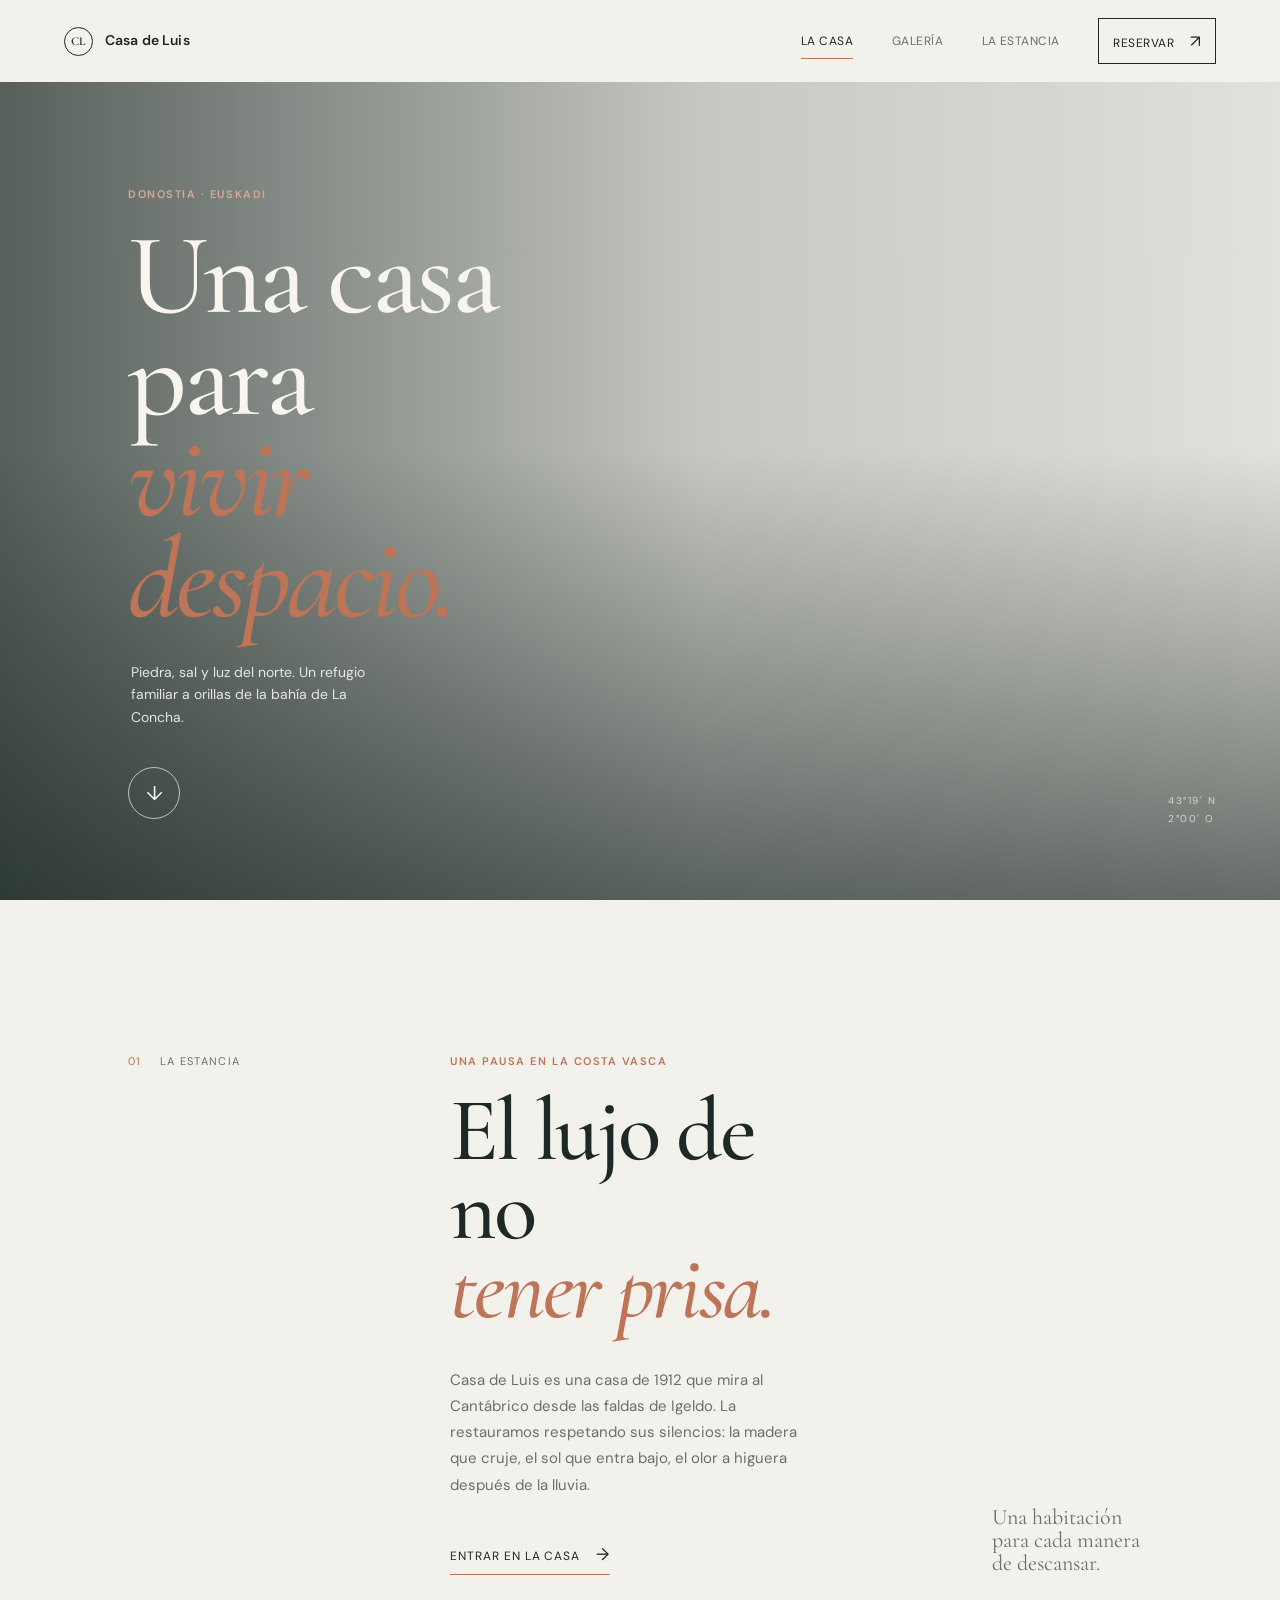
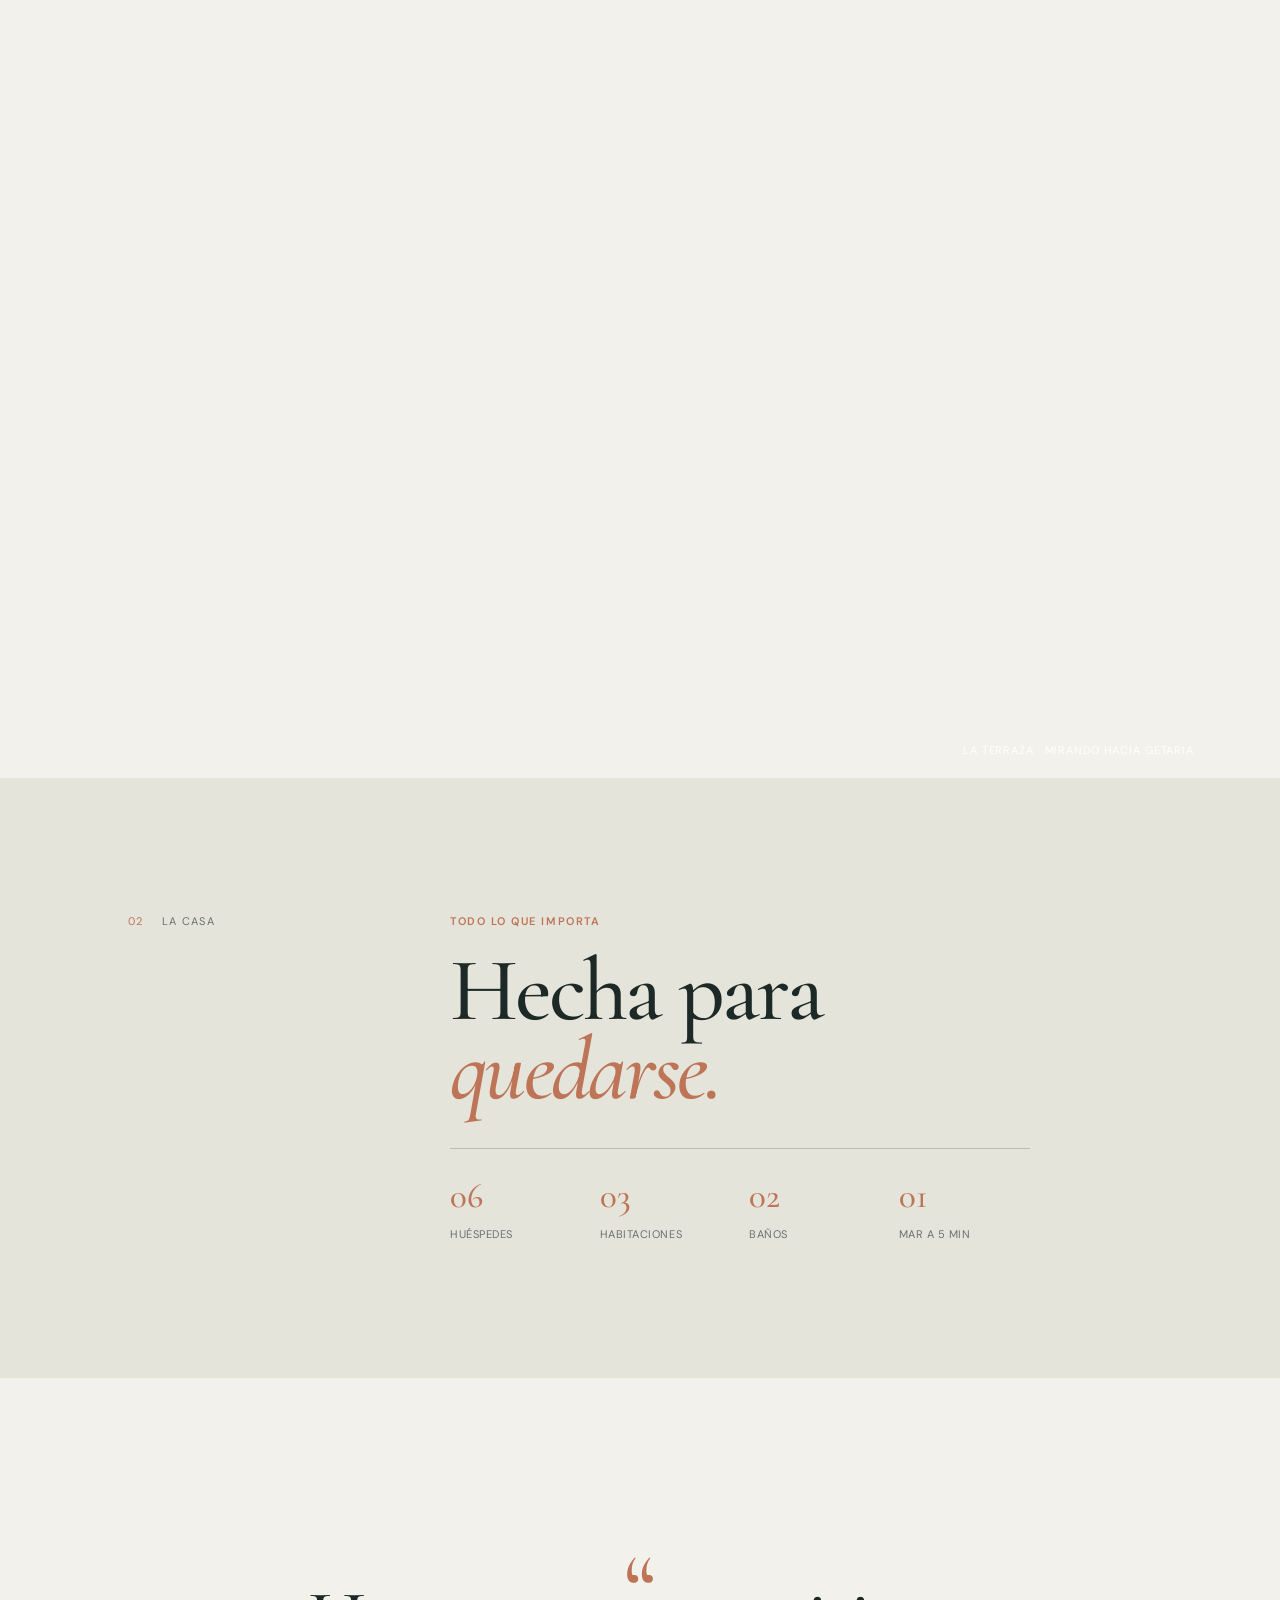
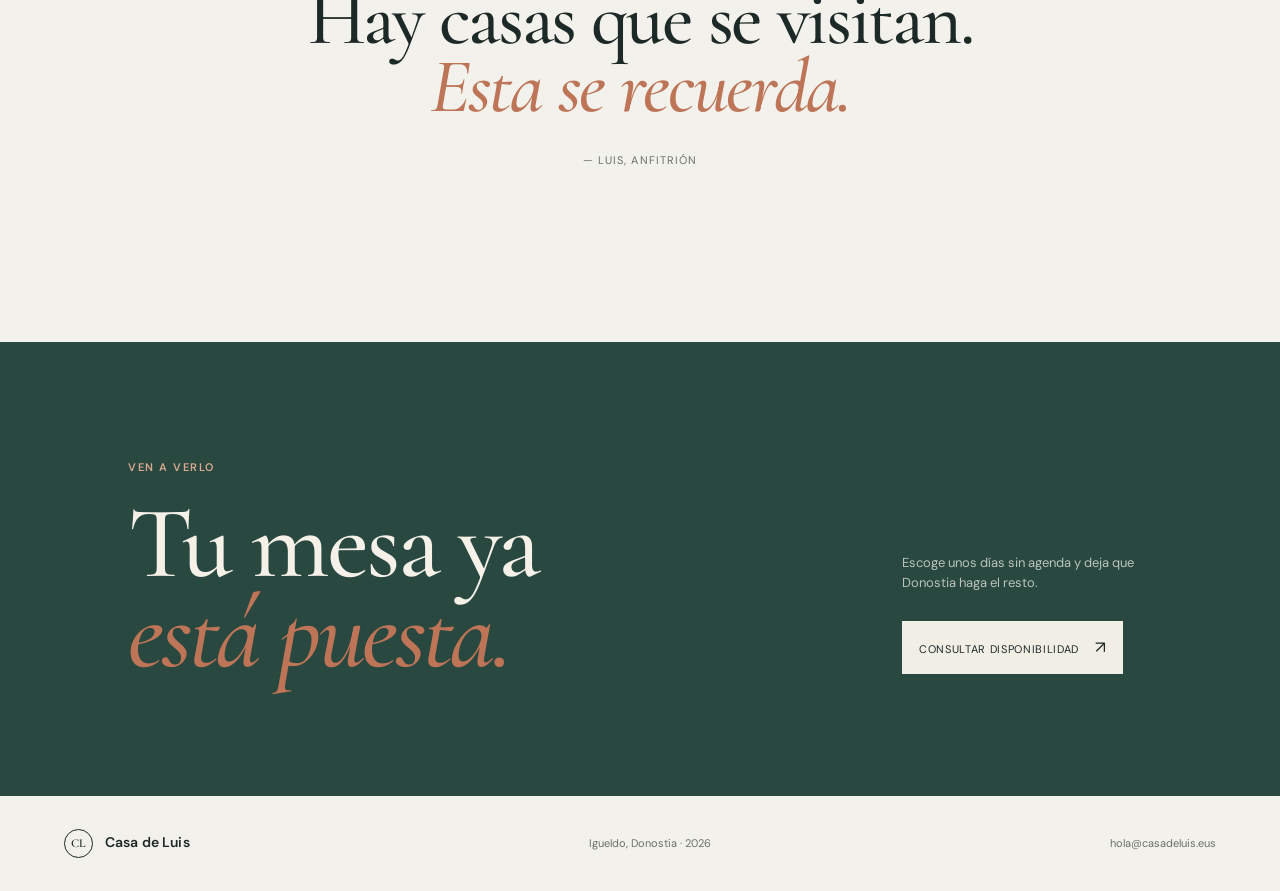
==== index.html @ cf302f88 "idea inicial" ====
<!DOCTYPE html>
<html lang="es">
<head>
  <meta charset="UTF-8">
  <meta name="viewport" content="width=device-width, initial-scale=1.0">
  <meta name="description" content="Casa de Luis, una casa para vivir Donostia despacio.">
  <title>Casa de Luis | Donostia</title>
  <link rel="preconnect" href="https://fonts.googleapis.com">
  <link rel="preconnect" href="https://fonts.gstatic.com" crossorigin>
  <link href="https://fonts.googleapis.com/css2?family=Cormorant+Garamond:wght@400;500;600;700&family=DM+Sans:wght@400;500;600&display=swap" rel="stylesheet">
  <link rel="stylesheet" href="styles.css">
  <script src="script.js" defer></script>
</head>
<body>
  <header class="site-header">
    <a class="brand" href="index.html" aria-label="Casa de Luis, inicio">
      <span class="brand-mark">CL</span>
      <span>Casa de Luis</span>
    </a>
    <button class="menu-toggle" type="button" aria-expanded="false" aria-controls="site-nav">Menú <span>+</span></button>
    <nav class="site-nav" id="site-nav" aria-label="Navegación principal">
      <a class="active" href="index.html">La casa</a>
      <a href="galeria.html">Galería</a>
      <a href="#estancia">La estancia</a>
      <a class="nav-book" href="#reservar">Reservar <span>↗</span></a>
    </nav>
  </header>

  <main>
    <section class="hero">
      <div class="hero-image" role="img" aria-label="Fachada de una casa costera junto al mar"></div>
      <div class="hero-overlay"></div>
      <div class="hero-content">
        <p class="eyebrow light">Donostia · Euskadi</p>
        <h1>Una casa para<br><em>vivir despacio.</em></h1>
        <p class="hero-intro">Piedra, sal y luz del norte. Un refugio familiar a orillas de la bahía de La Concha.</p>
        <a class="circle-link" href="#estancia" aria-label="Descubrir Casa de Luis"><span>↓</span></a>
      </div>
      <div class="hero-side-note">43°19' N<br>2°00' O</div>
    </section>

    <section class="intro section-grid" id="estancia">
      <div class="intro-label"><span class="section-number">01</span><span>La estancia</span></div>
      <div class="intro-copy">
        <p class="eyebrow">Una pausa en la costa vasca</p>
        <h2>El lujo de no<br><em>tener prisa.</em></h2>
        <p>Casa de Luis es una casa de 1912 que mira al Cantábrico desde las faldas de Igeldo. La restauramos respetando sus silencios: la madera que cruje, el sol que entra bajo, el olor a higuera después de la lluvia.</p>
        <a class="text-link" href="galeria.html">Entrar en la casa <span>→</span></a>
      </div>
      <div class="intro-detail">Una habitación para cada manera de descansar.</div>
    </section>

    <section class="feature-photo">
      <div class="feature-photo-image"></div>
      <div class="photo-caption">La terraza · Mirando hacia Getaria</div>
    </section>

    <section class="details section-grid">
      <div class="intro-label"><span class="section-number">02</span><span>La casa</span></div>
      <div class="details-content">
        <p class="eyebrow">Todo lo que importa</p>
        <h2>Hecha para<br><em>quedarse.</em></h2>
        <div class="amenities">
          <div><strong>06</strong><span>Huéspedes</span></div>
          <div><strong>03</strong><span>Habitaciones</span></div>
          <div><strong>02</strong><span>Baños</span></div>
          <div><strong>01</strong><span>Mar a 5 min</span></div>
        </div>
      </div>
    </section>

    <section class="quote-section">
      <div class="quote-mark">“</div>
      <blockquote>Hay casas que se visitan.<br><em>Esta se recuerda.</em></blockquote>
      <p>— Luis, anfitrión</p>
    </section>

    <section class="booking" id="reservar">
      <div>
        <p class="eyebrow light">Ven a verlo</p>
        <h2>Tu mesa ya<br><em>está puesta.</em></h2>
      </div>
      <div class="booking-action">
        <p>Escoge unos días sin agenda y deja que Donostia haga el resto.</p>
        <a class="button button-light" href="mailto:hola@casadeluis.eus">Consultar disponibilidad <span>↗</span></a>
      </div>
    </section>
  </main>

  <footer class="site-footer">
    <a class="brand" href="index.html"><span class="brand-mark">CL</span><span>Casa de Luis</span></a>
    <p>Igueldo, Donostia · 2026</p>
    <a href="mailto:hola@casadeluis.eus">hola@casadeluis.eus</a>
  </footer>
</body>
</html>
---- styles.css ----
:root { --ink: #1d2926; --muted: #68716c; --paper: #f3f1eb; --line: #d4d4c9; --pine: #294840; --clay: #bd7457; --serif: "Cormorant Garamond", Georgia, serif; --sans: "DM Sans", sans-serif; }
* { box-sizing: border-box; }
html { scroll-behavior: smooth; }
body { margin: 0; color: var(--ink); background: var(--paper); font-family: var(--sans); font-size: 15px; line-height: 1.55; }
a { color: inherit; text-decoration: none; }
img { display: block; width: 100%; height: 100%; object-fit: cover; }
.site-header { height: 82px; display: flex; align-items: center; justify-content: space-between; padding: 0 5vw; background: var(--paper); position: relative; z-index: 5; }
.brand { display: flex; align-items: center; gap: 12px; font-size: 14px; font-weight: 600; letter-spacing: .01em; }
.brand-mark { display: grid; place-items: center; width: 29px; height: 29px; border: 1px solid currentColor; border-radius: 50%; font-family: var(--serif); font-size: 12px; }
.site-nav { display: flex; align-items: center; gap: clamp(20px, 3vw, 48px); font-size: 12px; letter-spacing: .04em; text-transform: uppercase; }
.site-nav a { position: relative; color: var(--muted); transition: color .2s ease; }
.site-nav a:hover, .site-nav a.active { color: var(--ink); }
.site-nav a.active::after { content: ""; position: absolute; left: 0; right: 0; bottom: -9px; height: 1px; background: var(--clay); }
.nav-book { border: 1px solid var(--ink); padding: 9px 14px; color: var(--ink) !important; }
.nav-book span, .text-link span, .button span { margin-left: 12px; font-size: 17px; }
.menu-toggle { display: none; border: 0; background: none; color: var(--ink); font: inherit; font-size: 12px; text-transform: uppercase; letter-spacing: .08em; }
.hero { min-height: calc(100vh - 82px); position: relative; color: #f8f5ef; display: flex; align-items: flex-end; overflow: hidden; }
.hero-image { position: absolute; inset: 0; background: url("https://images.unsplash.com/photo-1600607687920-4e2a09cf159d?auto=format&fit=crop&w=2200&q=90") center 55% / cover; transform: scale(1.01); }
.hero-overlay { position: absolute; inset: 0; background: linear-gradient(90deg, rgba(20,34,30,.7) 0%, rgba(20,34,30,.2) 55%, rgba(20,34,30,.08) 100%), linear-gradient(0deg, rgba(17,29,25,.6), transparent 55%); }
.hero-content { position: relative; width: min(600px, 75%); padding: 0 0 9vh 10vw; animation: rise .9s ease both; }
.eyebrow { color: var(--clay); font-size: 11px; font-weight: 600; letter-spacing: .14em; text-transform: uppercase; margin: 0 0 22px; }
.eyebrow.light { color: #d9aa91; }
h1, h2, blockquote { font-family: var(--serif); font-weight: 500; letter-spacing: -.03em; line-height: .88; margin: 0; }
h1 { font-size: clamp(66px, 9vw, 138px); }
h2 { font-size: clamp(55px, 7vw, 104px); }
em { color: var(--clay); font-style: italic; }
.hero-intro { width: 260px; margin: 30px 0 0 3px; color: rgba(255,255,255,.84); font-size: 14px; line-height: 1.6; }
.circle-link { display: grid; place-items: center; width: 52px; height: 52px; border: 1px solid rgba(255,255,255,.65); border-radius: 50%; margin-top: 39px; font-size: 20px; transition: background .2s, color .2s; }
.circle-link:hover { background: #fff; color: var(--pine); }
.hero-side-note { position: absolute; right: 5vw; bottom: 8vh; font-size: 10px; line-height: 1.8; letter-spacing: .15em; opacity: .75; }
.section-grid { display: grid; grid-template-columns: 1fr minmax(380px, 1.35fr) 1fr; gap: 4vw; padding: 17vh 10vw; }
.intro-label { display: flex; gap: 18px; color: var(--muted); font-size: 11px; letter-spacing: .12em; text-transform: uppercase; }
.section-number { color: var(--clay); }
.intro-copy h2, .details-content h2 { margin-bottom: 38px; }
.intro-copy > p:not(.eyebrow) { max-width: 375px; color: var(--muted); line-height: 1.75; }
.text-link { display: inline-block; border-bottom: 1px solid var(--clay); padding-bottom: 7px; margin-top: 28px; font-size: 12px; letter-spacing: .08em; text-transform: uppercase; }
.intro-detail { align-self: end; justify-self: end; max-width: 160px; color: var(--muted); font-family: var(--serif); font-size: 22px; line-height: 1.05; }
.feature-photo { position: relative; height: min(650px, 64vw); margin: 0 5vw; overflow: hidden; }
.feature-photo-image { height: 100%; background: url("https://images.unsplash.com/photo-1600607688969-a5bfcd646154?auto=format&fit=crop&w=1800&q=88") center / cover; }
.photo-caption { position: absolute; right: 22px; bottom: 19px; color: white; font-size: 11px; letter-spacing: .08em; text-transform: uppercase; }
.details { background: #e5e4da; padding-top: 15vh; padding-bottom: 15vh; }
.details-content { grid-column: 2 / 4; }
.amenities { display: grid; grid-template-columns: repeat(4, 1fr); gap: 18px; max-width: 580px; border-top: 1px solid #babeb5; padding-top: 20px; }
.amenities div { display: flex; flex-direction: column; gap: 3px; }
.amenities strong { font-family: var(--serif); font-size: 35px; font-weight: 500; color: var(--clay); }
.amenities span { color: var(--muted); font-size: 11px; text-transform: uppercase; letter-spacing: .05em; }
.quote-section { text-align: center; padding: 18vh 20px; background: var(--paper); }
.quote-mark { color: var(--clay); font-family: var(--serif); font-size: 100px; height: 45px; line-height: 1; }
blockquote { font-size: clamp(44px, 6vw, 86px); }
.quote-section p { color: var(--muted); font-size: 11px; text-transform: uppercase; letter-spacing: .1em; margin-top: 32px; }
.booking { display: flex; justify-content: space-between; align-items: end; gap: 30px; color: #f5f1e9; background: var(--pine); padding: 13vh 10vw; }
.booking h2 { font-size: clamp(65px, 8vw, 115px); }
.booking-action { max-width: 250px; padding-bottom: 5px; }
.booking-action p { color: #b9c4bc; font-size: 13px; margin-bottom: 28px; }
.button { display: inline-block; padding: 13px 17px; font-size: 11px; letter-spacing: .06em; text-transform: uppercase; }
.button-light { color: var(--ink); background: #f1eee6; }
.site-footer { display: flex; justify-content: space-between; align-items: center; padding: 33px 5vw; color: var(--muted); background: var(--paper); font-size: 11px; }
.site-footer .brand { color: var(--ink); }
.site-footer p { margin: 0; }
.gallery-heading { display: flex; justify-content: space-between; align-items: end; padding: 13vh 10vw 10vh; }
.gallery-heading h1 { font-size: clamp(75px, 11vw, 160px); }
.gallery-heading-note { max-width: 210px; color: var(--muted); font-size: 13px; margin: 0 4vw 7px 0; }
.gallery-grid { display: grid; grid-template-columns: repeat(12, 1fr); column-gap: 2.2vw; row-gap: 12vh; padding: 0 10vw 16vh; }
.gallery-item { grid-column: span 5; margin: 0; }
.gallery-item-tall { grid-column: 2 / span 5; }
.gallery-item-wide { grid-column: 7 / span 6; margin-top: 15vh; }
.gallery-item-offset { grid-column: 8 / span 4; margin-top: -8vh; }
.gallery-item-last { margin-top: -1vh; }
.gallery-item img { aspect-ratio: 4 / 5; }
.gallery-item-wide img { aspect-ratio: 1.35 / 1; }
.gallery-item figcaption { display: flex; gap: 14px; margin-top: 13px; color: var(--muted); font-size: 10px; letter-spacing: .09em; text-transform: uppercase; }
.gallery-item figcaption span { color: var(--clay); }
.gallery-footer { display: flex; justify-content: space-between; align-items: center; padding: 0 10vw 14vh; }
.gallery-footer p { font-family: var(--serif); font-size: 31px; margin: 0; }
@keyframes rise { from { opacity: 0; transform: translateY(25px); } to { opacity: 1; transform: translateY(0); } }
@media (max-width: 700px) { .site-header { height: 70px; padding: 0 6vw; } .menu-toggle { display: block; } .menu-toggle span { font-size: 20px; margin-left: 5px; } .site-nav { display: none; position: absolute; top: 70px; left: 0; right: 0; flex-direction: column; align-items: stretch; gap: 0; padding: 12px 6vw 20px; background: var(--paper); box-shadow: 0 12px 20px rgba(29,41,38,.08); } .site-nav.open { display: flex; } .site-nav a { padding: 13px 0; } .site-nav a.active::after { bottom: 8px; right: auto; width: 25px; } .nav-book { padding: 13px 0; border: 0; } .hero { min-height: 720px; } .hero-content { width: 100%; padding: 0 8vw 70px; } .hero h1 { font-size: clamp(62px, 17vw, 100px); } .hero-side-note { display: none; } .section-grid { grid-template-columns: 1fr; gap: 45px; padding: 90px 9vw; } .intro-label { grid-row: 1; } .intro-copy, .details-content { grid-column: 1; } .intro-detail { justify-self: start; } .feature-photo { height: 125vw; margin: 0; } .details { padding-top: 90px; padding-bottom: 90px; } .amenities { grid-template-columns: repeat(2, 1fr); row-gap: 27px; } .booking { display: block; padding: 90px 9vw; } .booking-action { margin-top: 55px; } .site-footer { align-items: flex-start; flex-direction: column; gap: 16px; padding: 30px 6vw; } .gallery-heading { display: block; padding: 80px 9vw 65px; } .gallery-heading h1 { font-size: clamp(68px, 18vw, 108px); } .gallery-heading-note { margin: 40px 0 0; } .gallery-grid { display: block; padding: 0 9vw 95px; } .gallery-item, .gallery-item-wide, .gallery-item-offset, .gallery-item-last { margin: 0 0 65px; } .gallery-item img, .gallery-item-wide img { aspect-ratio: 4 / 5; } .gallery-footer { display: block; padding: 0 9vw 90px; } .gallery-footer p { font-size: 28px; max-width: 250px; margin-bottom: 32px; } }
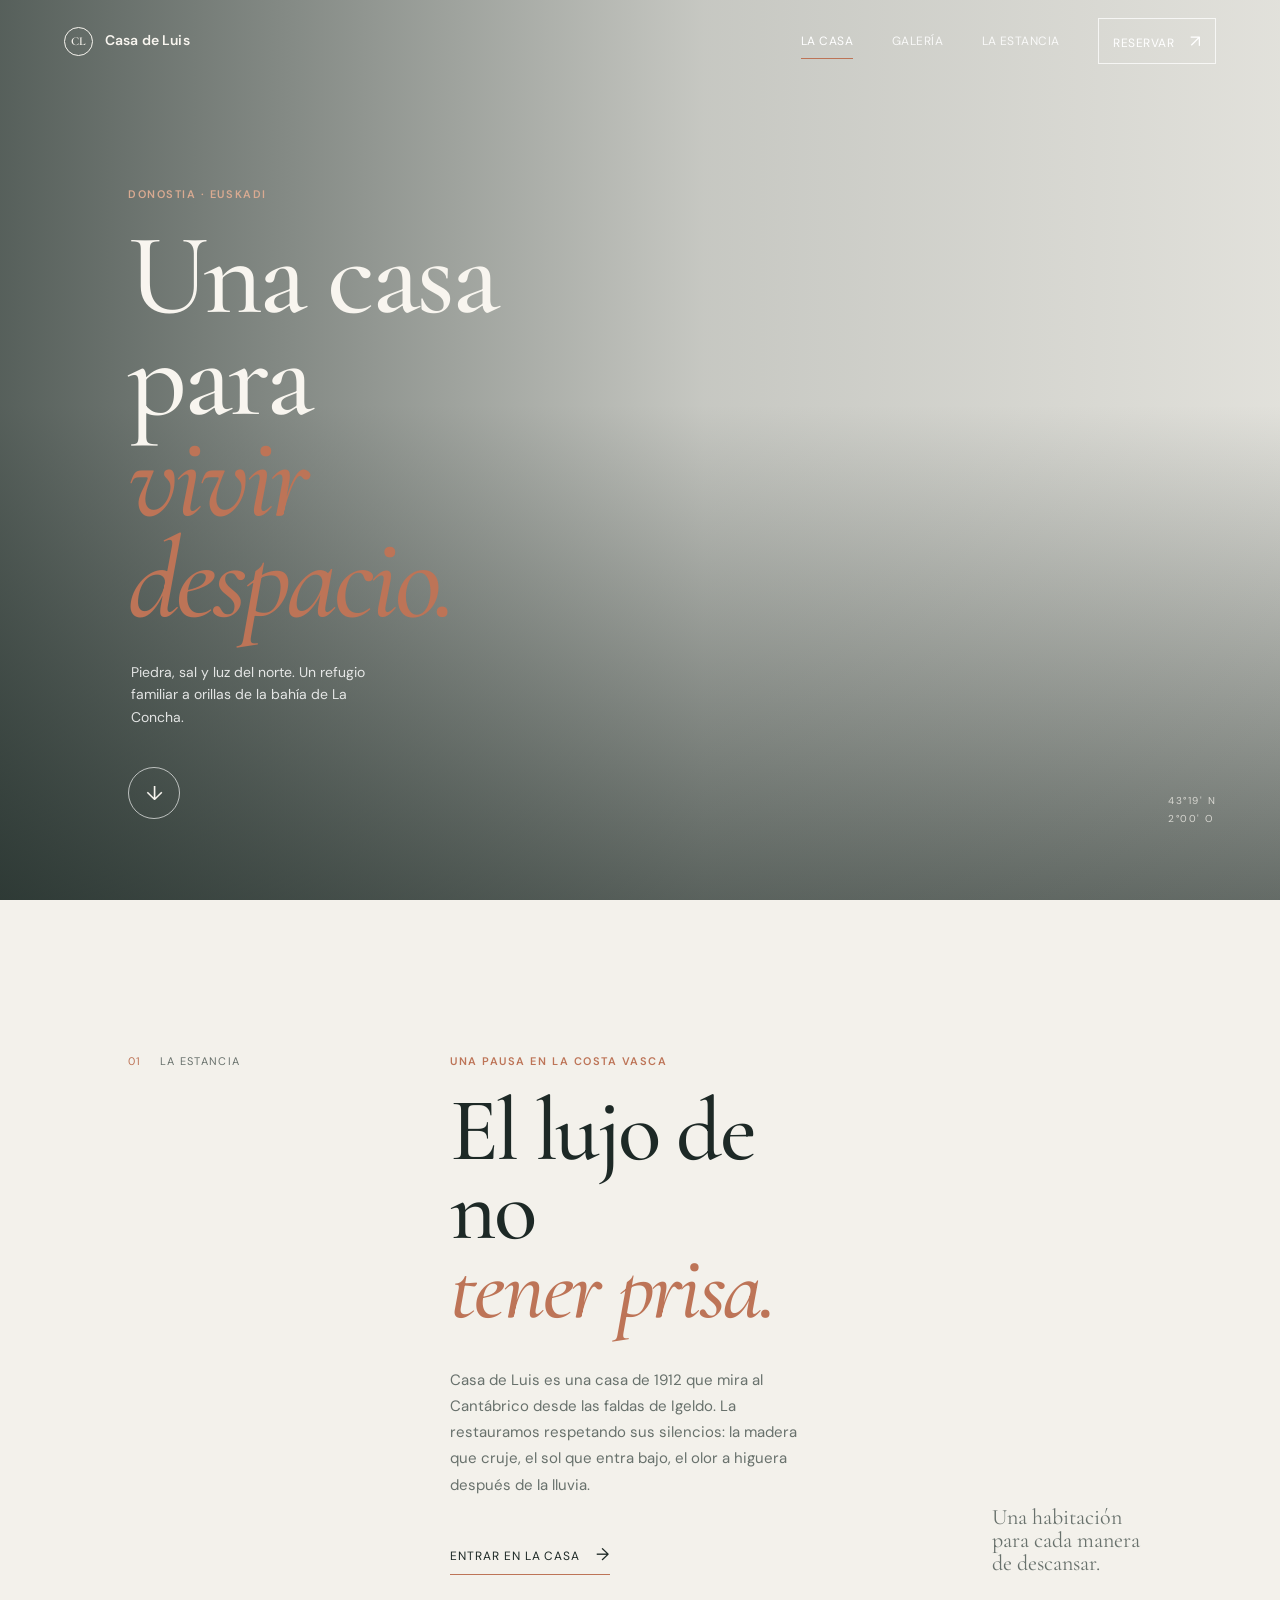
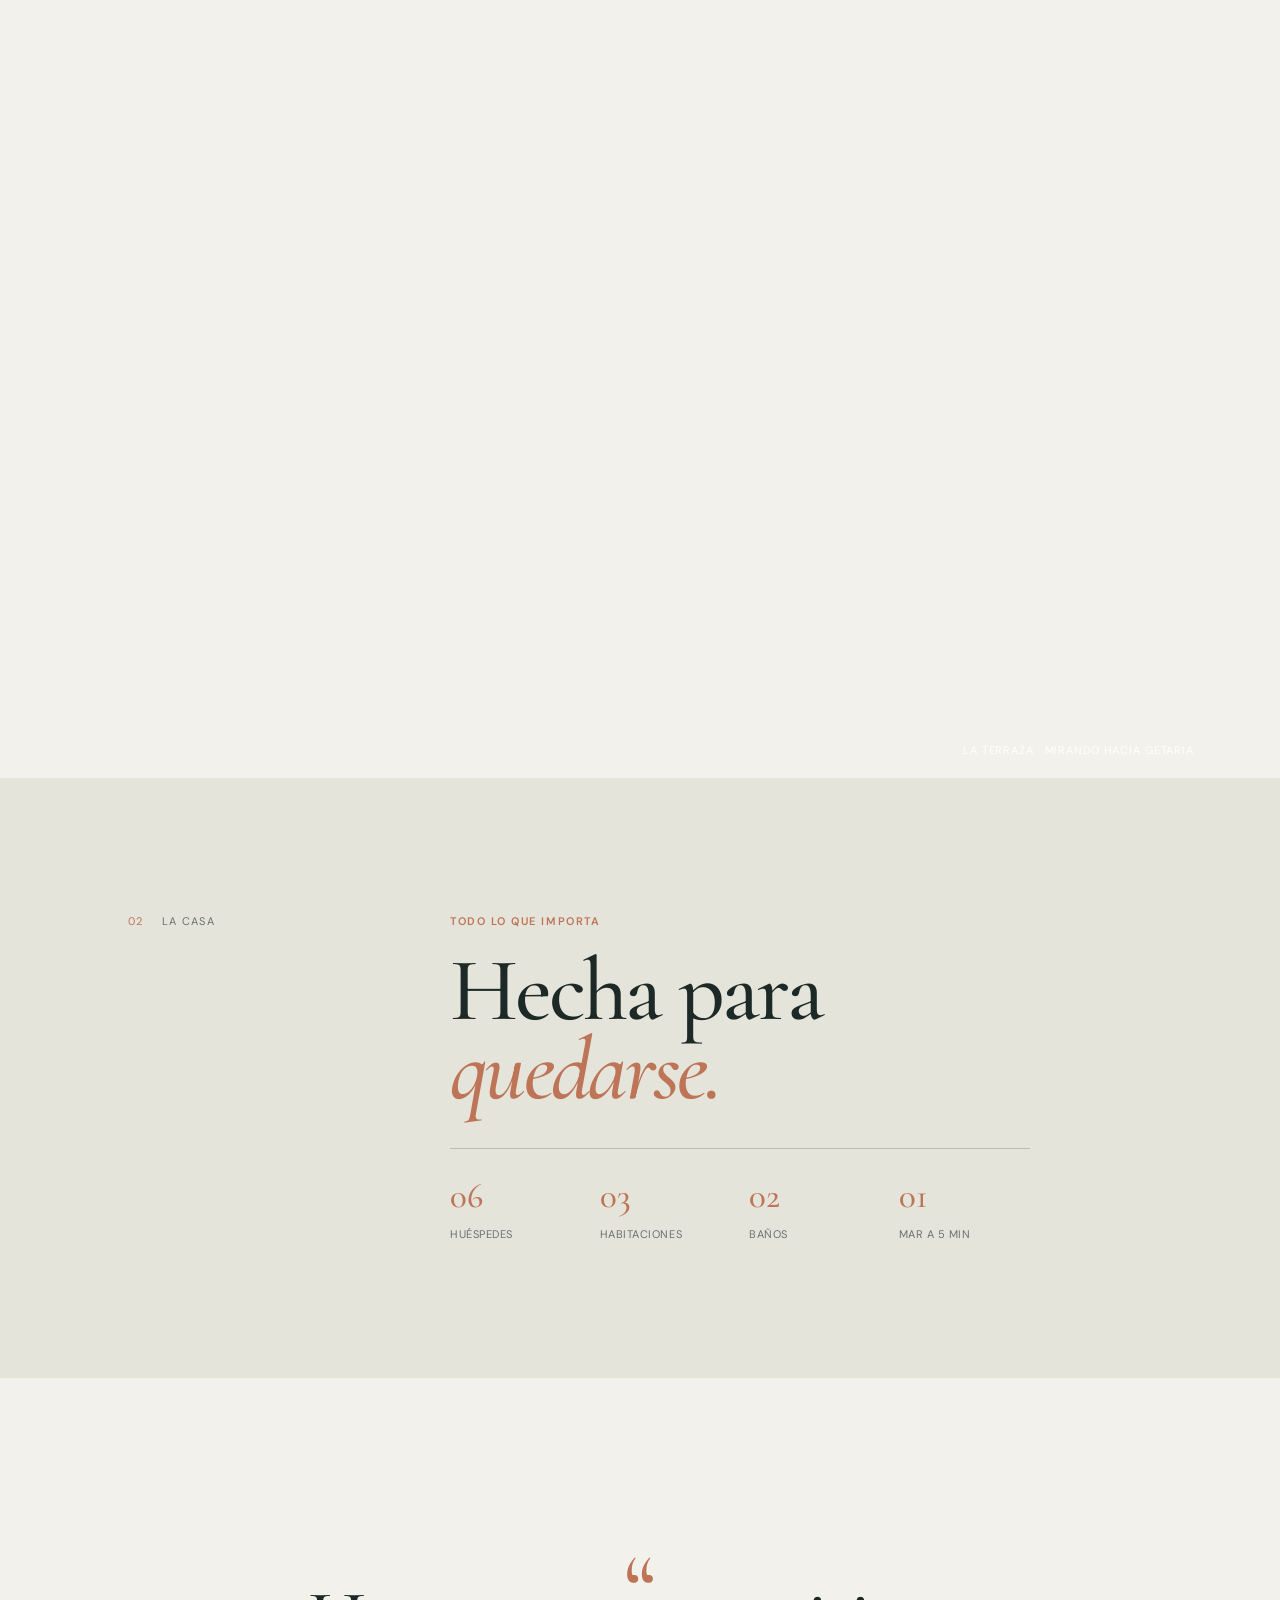
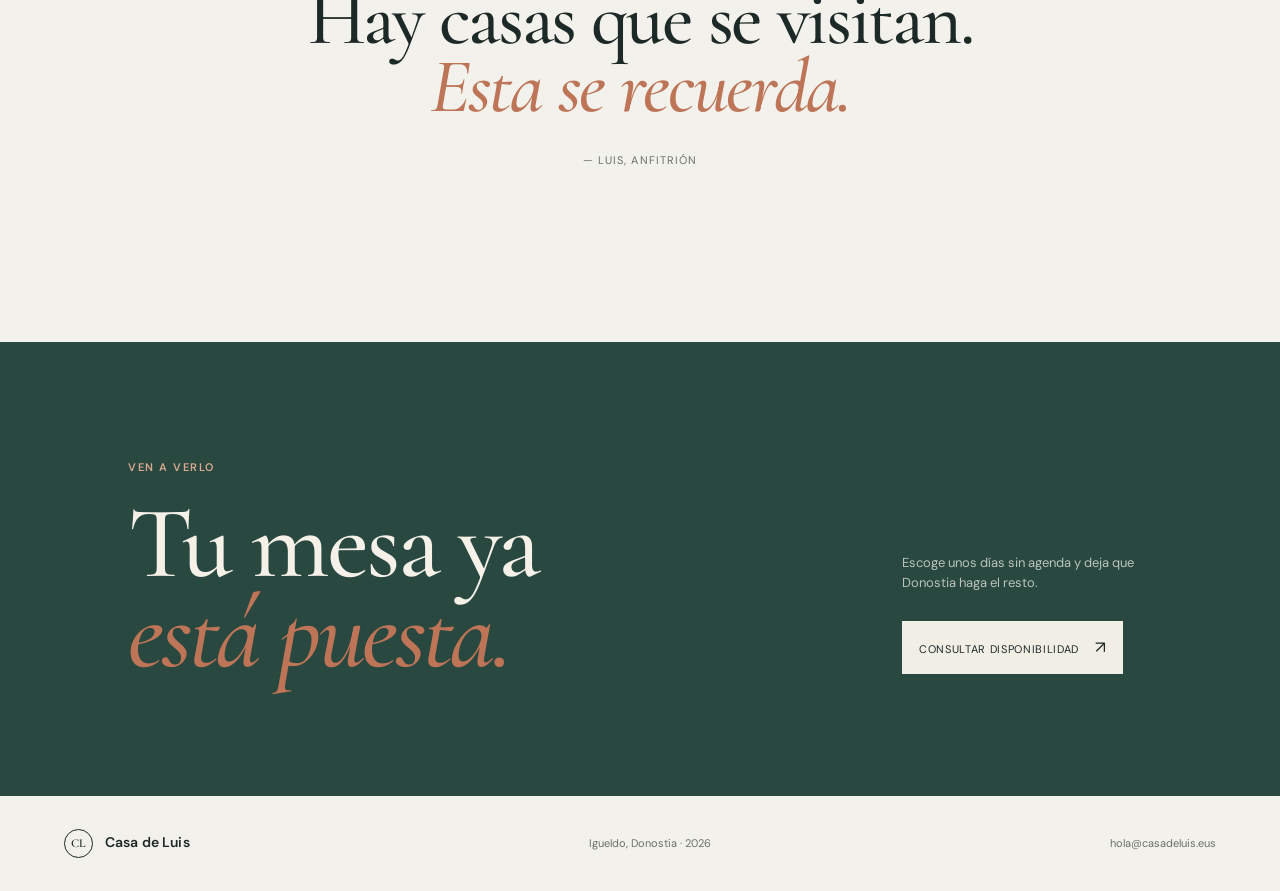
==== commit 4dbe9afa: "segunda idea" ====
--- a/index.html
+++ b/index.html
@@ -12,7 +12,7 @@
   <script src="script.js" defer></script>
 </head>
 <body>
-  <header class="site-header">
+  <header class="site-header hero-header">
     <a class="brand" href="index.html" aria-label="Casa de Luis, inicio">
       <span class="brand-mark">CL</span>
       <span>Casa de Luis</span>
--- a/styles.css
+++ b/styles.css
@@ -5,6 +5,10 @@
 a { color: inherit; text-decoration: none; }
 img { display: block; width: 100%; height: 100%; object-fit: cover; }
 .site-header { height: 82px; display: flex; align-items: center; justify-content: space-between; padding: 0 5vw; background: var(--paper); position: relative; z-index: 5; }
+.hero-header { position: absolute; top: 0; left: 0; right: 0; color: #f8f5ef; background: transparent; }
+.hero-header .site-nav a, .hero-header .menu-toggle { color: rgba(255,255,255,.86); }
+.hero-header .site-nav a:hover, .hero-header .site-nav a.active { color: #fff; }
+.hero-header .nav-book { border-color: rgba(255,255,255,.75); color: #fff !important; }
 .brand { display: flex; align-items: center; gap: 12px; font-size: 14px; font-weight: 600; letter-spacing: .01em; }
 .brand-mark { display: grid; place-items: center; width: 29px; height: 29px; border: 1px solid currentColor; border-radius: 50%; font-family: var(--serif); font-size: 12px; }
 .site-nav { display: flex; align-items: center; gap: clamp(20px, 3vw, 48px); font-size: 12px; letter-spacing: .04em; text-transform: uppercase; }
@@ -14,7 +18,7 @@
 .nav-book { border: 1px solid var(--ink); padding: 9px 14px; color: var(--ink) !important; }
 .nav-book span, .text-link span, .button span { margin-left: 12px; font-size: 17px; }
 .menu-toggle { display: none; border: 0; background: none; color: var(--ink); font: inherit; font-size: 12px; text-transform: uppercase; letter-spacing: .08em; }
-.hero { min-height: calc(100vh - 82px); position: relative; color: #f8f5ef; display: flex; align-items: flex-end; overflow: hidden; }
+.hero { min-height: 100vh; position: relative; color: #f8f5ef; display: flex; align-items: flex-end; overflow: hidden; }
 .hero-image { position: absolute; inset: 0; background: url("https://images.unsplash.com/photo-1600607687920-4e2a09cf159d?auto=format&fit=crop&w=2200&q=90") center 55% / cover; transform: scale(1.01); }
 .hero-overlay { position: absolute; inset: 0; background: linear-gradient(90deg, rgba(20,34,30,.7) 0%, rgba(20,34,30,.2) 55%, rgba(20,34,30,.08) 100%), linear-gradient(0deg, rgba(17,29,25,.6), transparent 55%); }
 .hero-content { position: relative; width: min(600px, 75%); padding: 0 0 9vh 10vw; animation: rise .9s ease both; }
@@ -73,4 +77,4 @@
 .gallery-footer { display: flex; justify-content: space-between; align-items: center; padding: 0 10vw 14vh; }
 .gallery-footer p { font-family: var(--serif); font-size: 31px; margin: 0; }
 @keyframes rise { from { opacity: 0; transform: translateY(25px); } to { opacity: 1; transform: translateY(0); } }
-@media (max-width: 700px) { .site-header { height: 70px; padding: 0 6vw; } .menu-toggle { display: block; } .menu-toggle span { font-size: 20px; margin-left: 5px; } .site-nav { display: none; position: absolute; top: 70px; left: 0; right: 0; flex-direction: column; align-items: stretch; gap: 0; padding: 12px 6vw 20px; background: var(--paper); box-shadow: 0 12px 20px rgba(29,41,38,.08); } .site-nav.open { display: flex; } .site-nav a { padding: 13px 0; } .site-nav a.active::after { bottom: 8px; right: auto; width: 25px; } .nav-book { padding: 13px 0; border: 0; } .hero { min-height: 720px; } .hero-content { width: 100%; padding: 0 8vw 70px; } .hero h1 { font-size: clamp(62px, 17vw, 100px); } .hero-side-note { display: none; } .section-grid { grid-template-columns: 1fr; gap: 45px; padding: 90px 9vw; } .intro-label { grid-row: 1; } .intro-copy, .details-content { grid-column: 1; } .intro-detail { justify-self: start; } .feature-photo { height: 125vw; margin: 0; } .details { padding-top: 90px; padding-bottom: 90px; } .amenities { grid-template-columns: repeat(2, 1fr); row-gap: 27px; } .booking { display: block; padding: 90px 9vw; } .booking-action { margin-top: 55px; } .site-footer { align-items: flex-start; flex-direction: column; gap: 16px; padding: 30px 6vw; } .gallery-heading { display: block; padding: 80px 9vw 65px; } .gallery-heading h1 { font-size: clamp(68px, 18vw, 108px); } .gallery-heading-note { margin: 40px 0 0; } .gallery-grid { display: block; padding: 0 9vw 95px; } .gallery-item, .gallery-item-wide, .gallery-item-offset, .gallery-item-last { margin: 0 0 65px; } .gallery-item img, .gallery-item-wide img { aspect-ratio: 4 / 5; } .gallery-footer { display: block; padding: 0 9vw 90px; } .gallery-footer p { font-size: 28px; max-width: 250px; margin-bottom: 32px; } }+@media (max-width: 700px) { .site-header { height: 70px; padding: 0 6vw; } .hero-header { color: #f8f5ef; } .menu-toggle { display: block; } .menu-toggle span { font-size: 20px; margin-left: 5px; } .site-nav { display: none; position: absolute; top: 70px; left: 0; right: 0; flex-direction: column; align-items: stretch; gap: 0; padding: 12px 6vw 20px; background: var(--paper); box-shadow: 0 12px 20px rgba(29,41,38,.08); } .site-nav.open { display: flex; } .site-nav a { padding: 13px 0; } .site-nav a.active::after { bottom: 8px; right: auto; width: 25px; } .nav-book { padding: 13px 0; border: 0; } .hero { min-height: 720px; } .hero-content { width: 100%; padding: 0 8vw 70px; } .hero h1 { font-size: clamp(62px, 17vw, 100px); } .hero-side-note { display: none; } .section-grid { grid-template-columns: 1fr; gap: 45px; padding: 90px 9vw; } .intro-label { grid-row: 1; } .intro-copy, .details-content { grid-column: 1; } .intro-detail { justify-self: start; } .feature-photo { height: 125vw; margin: 0; } .details { padding-top: 90px; padding-bottom: 90px; } .amenities { grid-template-columns: repeat(2, 1fr); row-gap: 27px; } .booking { display: block; padding: 90px 9vw; } .booking-action { margin-top: 55px; } .site-footer { align-items: flex-start; flex-direction: column; gap: 16px; padding: 30px 6vw; } .gallery-heading { display: block; padding: 80px 9vw 65px; } .gallery-heading h1 { font-size: clamp(68px, 18vw, 108px); } .gallery-heading-note { margin: 40px 0 0; } .gallery-grid { display: block; padding: 0 9vw 95px; } .gallery-item, .gallery-item-wide, .gallery-item-offset, .gallery-item-last { margin: 0 0 65px; } .gallery-item img, .gallery-item-wide img { aspect-ratio: 4 / 5; } .gallery-footer { display: block; padding: 0 9vw 90px; } .gallery-footer p { font-size: 28px; max-width: 250px; margin-bottom: 32px; } }
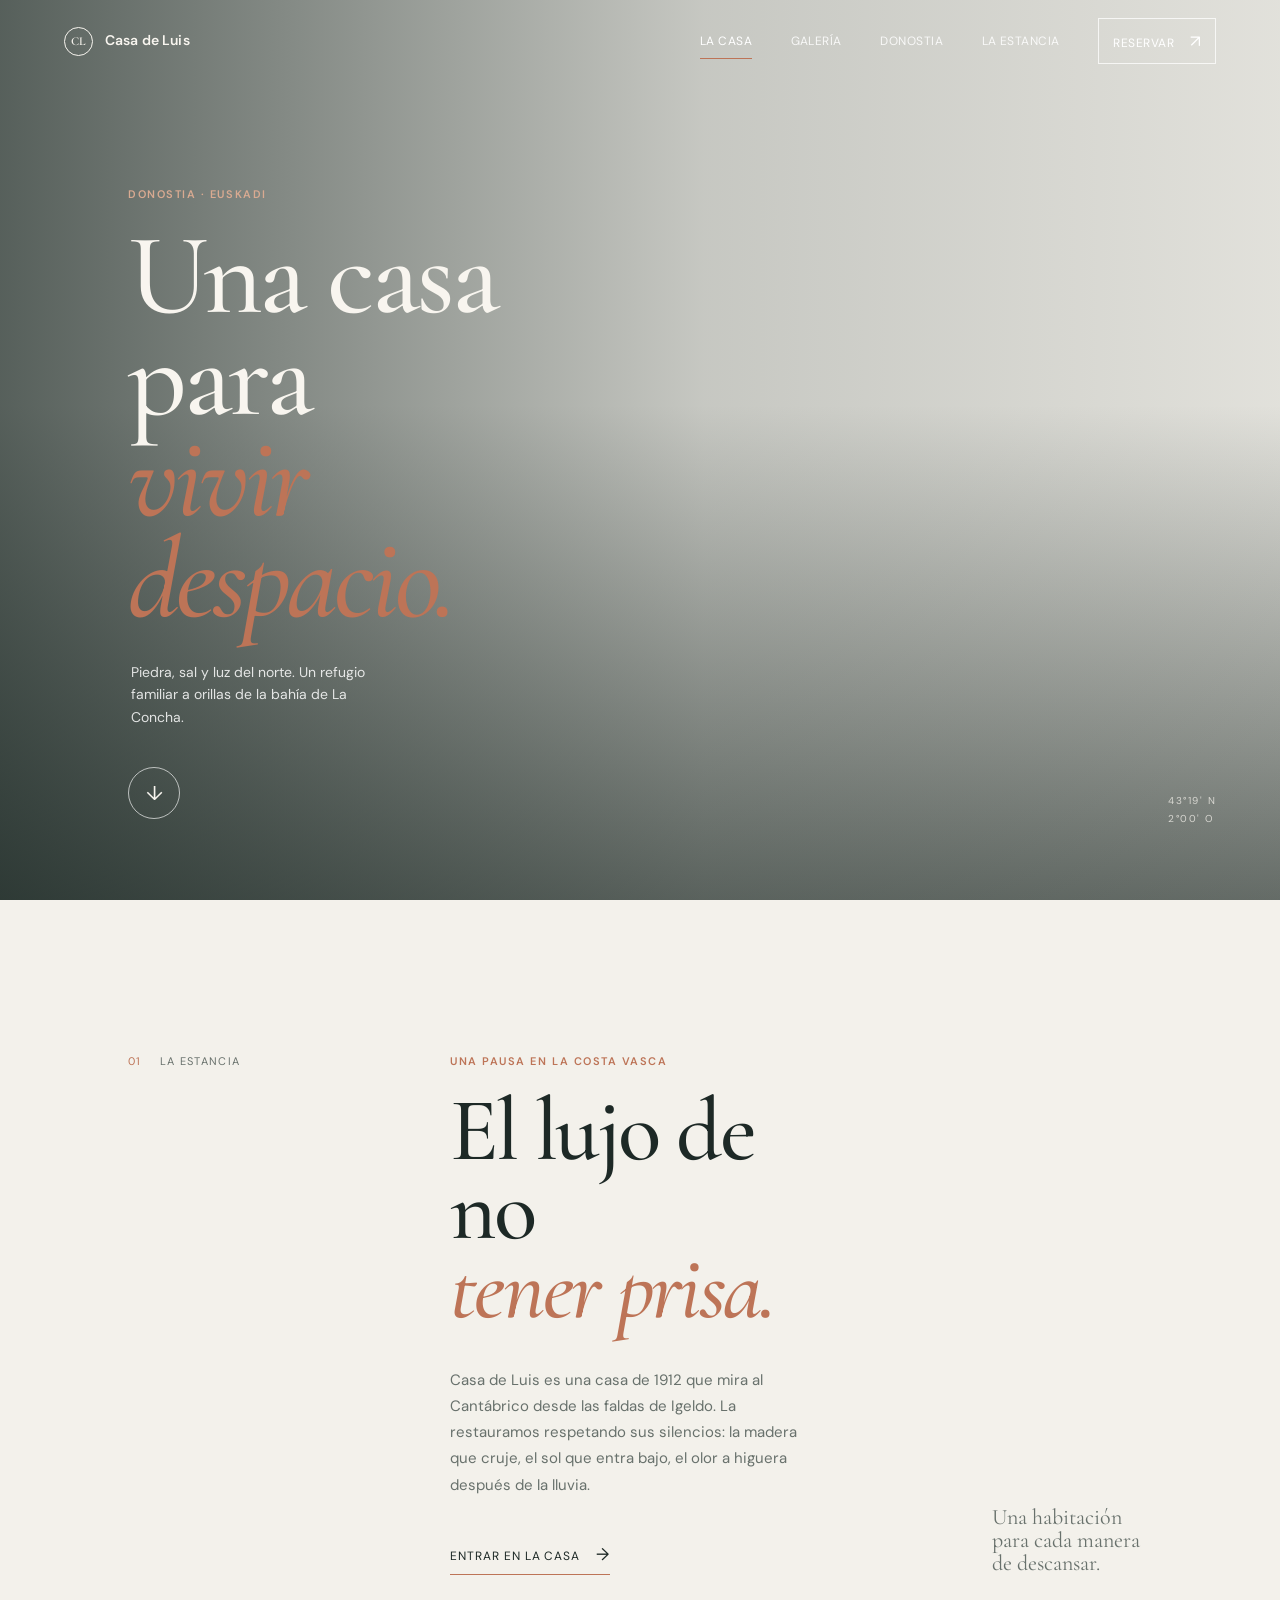
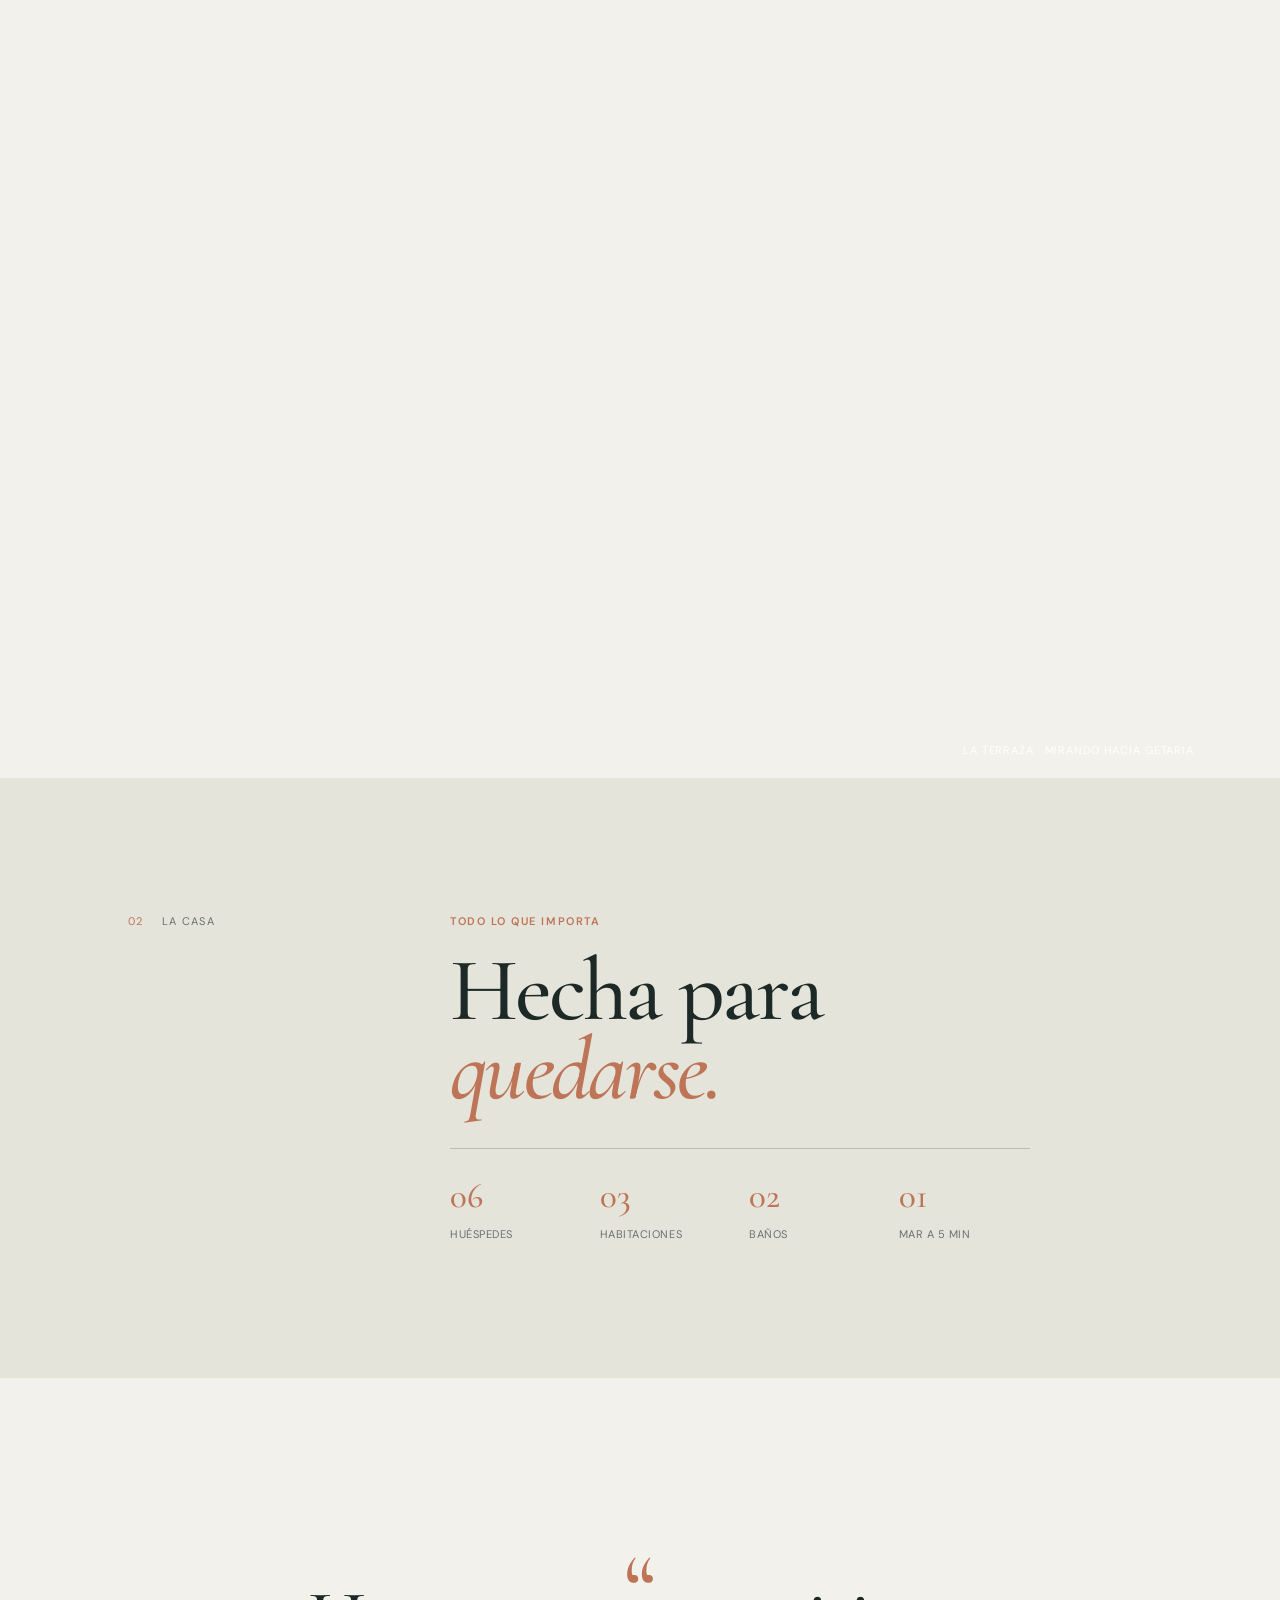
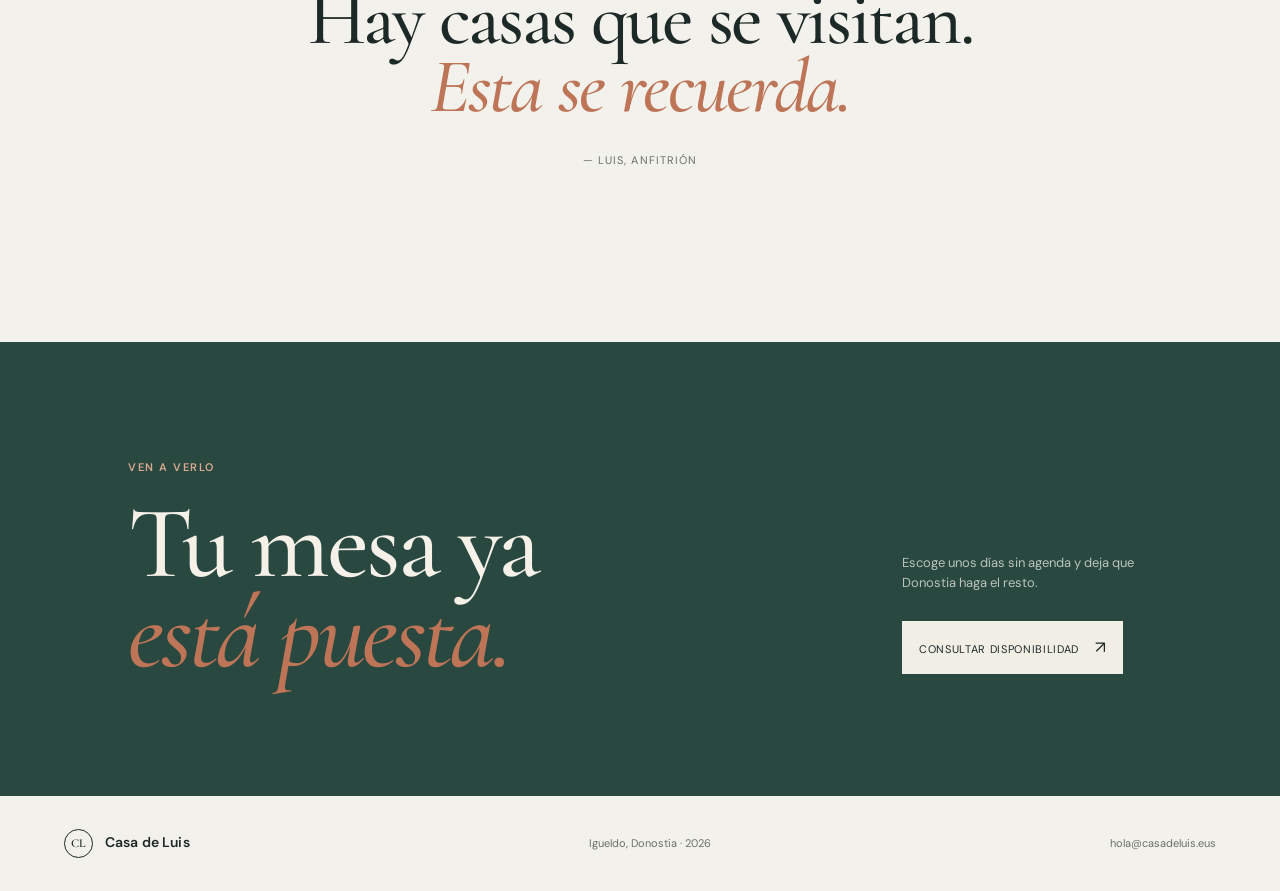
==== commit 6aee1696: "he metido donostia" ====
--- a/index.html
+++ b/index.html
@@ -21,6 +21,7 @@
     <nav class="site-nav" id="site-nav" aria-label="Navegación principal">
       <a class="active" href="index.html">La casa</a>
       <a href="galeria.html">Galería</a>
+      <a href="donostia.html">Donostia</a>
       <a href="#estancia">La estancia</a>
       <a class="nav-book" href="#reservar">Reservar <span>↗</span></a>
     </nav>
--- a/styles.css
+++ b/styles.css
@@ -5,10 +5,16 @@
 a { color: inherit; text-decoration: none; }
 img { display: block; width: 100%; height: 100%; object-fit: cover; }
 .site-header { height: 82px; display: flex; align-items: center; justify-content: space-between; padding: 0 5vw; background: var(--paper); position: relative; z-index: 5; }
-.hero-header { position: absolute; top: 0; left: 0; right: 0; color: #f8f5ef; background: transparent; }
+.hero-header { position: fixed; top: 0; left: 0; right: 0; color: #f8f5ef; background: transparent; transition: background .3s ease, color .3s ease, box-shadow .3s ease; }
 .hero-header .site-nav a, .hero-header .menu-toggle { color: rgba(255,255,255,.86); }
 .hero-header .site-nav a:hover, .hero-header .site-nav a.active { color: #fff; }
 .hero-header .nav-book { border-color: rgba(255,255,255,.75); color: #fff !important; }
+.hero-header.scrolled { color: var(--ink); background: rgba(243,241,235,.96); box-shadow: 0 8px 24px rgba(29,41,38,.1); }
+.hero-header.scrolled .site-nav a, .hero-header.scrolled .menu-toggle { color: var(--muted); }
+.hero-header.scrolled .site-nav a:hover, .hero-header.scrolled .site-nav a.active { color: var(--ink); }
+.hero-header.scrolled .nav-book { border-color: var(--ink); color: var(--ink) !important; }
+.gallery-header { position: fixed; top: 0; left: 0; right: 0; background: rgba(243,241,235,.96); box-shadow: 0 8px 24px rgba(29,41,38,.06); }
+.gallery-header.scrolled { box-shadow: 0 8px 24px rgba(29,41,38,.1); }
 .brand { display: flex; align-items: center; gap: 12px; font-size: 14px; font-weight: 600; letter-spacing: .01em; }
 .brand-mark { display: grid; place-items: center; width: 29px; height: 29px; border: 1px solid currentColor; border-radius: 50%; font-family: var(--serif); font-size: 12px; }
 .site-nav { display: flex; align-items: center; gap: clamp(20px, 3vw, 48px); font-size: 12px; letter-spacing: .04em; text-transform: uppercase; }
@@ -76,5 +82,38 @@
 .gallery-item figcaption span { color: var(--clay); }
 .gallery-footer { display: flex; justify-content: space-between; align-items: center; padding: 0 10vw 14vh; }
 .gallery-footer p { font-family: var(--serif); font-size: 31px; margin: 0; }
+
+.donostia-page { background: var(--paper); }
+.donostia-hero {
+  position: relative;
+  min-height: 82vh;
+  display: flex;
+  align-items: flex-end;
+  padding: 18vh 10vw 7vh;
+  background: linear-gradient(90deg, rgba(18, 31, 28, 0.72), rgba(18, 31, 28, 0.22)), url("https://images.unsplash.com/photo-1500375592092-40eb2168fd21?auto=format&fit=crop&w=2000&q=90") center / cover no-repeat;
+  color: #f5f1e9;
+}
+.donostia-hero-content { position: relative; max-width: 720px; }
+.donostia-hero h1 { font-size: clamp(74px, 9vw, 150px); }
+.donostia-lead { max-width: 430px; margin-top: 22px; color: rgba(255,255,255,0.84); font-size: 15px; line-height: 1.7; }
+.donostia-hero-badges { display: flex; flex-wrap: wrap; gap: 15px; margin-top: 30px; }
+.donostia-badge { display: inline-flex; align-items: center; padding: 10px 16px; border: 1px solid rgba(255,255,255,0.55); background: rgba(255,255,255,0.05); color: rgba(255,255,255,0.9); font-size: 10px; letter-spacing: .1em; text-transform: uppercase; }
+.donostia-showcase { padding-top: 16vh; padding-bottom: 14vh; }
+.donostia-copy p:not(.eyebrow) { max-width: 420px; color: var(--muted); line-height: 1.8; }
+.donostia-side-card { align-self: end; justify-self: end; width: min(180px, 100%); padding: 26px 20px; border: 1px solid var(--line); background: rgba(255,255,255,0.3); }
+.donostia-side-card strong { display: block; font-family: var(--serif); font-size: 44px; line-height: 1; color: var(--clay); }
+.donostia-side-card span { display: block; margin-top: 8px; color: var(--muted); font-size: 11px; letter-spacing: .08em; text-transform: uppercase; }
+.donostia-moments { background: #e5dfd6; padding: 14vh 10vw 16vh; }
+.donostia-moments-header { display: flex; justify-content: space-between; align-items: end; gap: 20px; margin-bottom: 54px; }
+.donostia-moments-header h2 { font-size: clamp(56px, 6vw, 94px); }
+.donostia-moments-grid { display: grid; grid-template-columns: repeat(3, minmax(0, 1fr)); gap: 2rem; }
+.donostia-card { background: rgba(255,255,255,0.15); border: 1px solid rgba(41,72,64,0.14); }
+.donostia-card img { aspect-ratio: 4 / 5; width: 100%; object-fit: cover; }
+.donostia-card-copy { padding: 26px 20px 30px; }
+.donostia-card-copy span { color: var(--clay); font-size: 10px; font-weight: 600; letter-spacing: .14em; text-transform: uppercase; }
+.donostia-card-copy h3 { margin: 14px 0 10px; font-family: var(--serif); font-size: clamp(32px, 3vw, 40px); font-weight: 500; }
+.donostia-card-copy p { margin: 0; color: var(--muted); line-height: 1.7; }
+.donostia-quote { text-align: center; padding: 16vh 20px 12vh; }
+.donostia-banner { margin-top: 0; }
 @keyframes rise { from { opacity: 0; transform: translateY(25px); } to { opacity: 1; transform: translateY(0); } }
-@media (max-width: 700px) { .site-header { height: 70px; padding: 0 6vw; } .hero-header { color: #f8f5ef; } .menu-toggle { display: block; } .menu-toggle span { font-size: 20px; margin-left: 5px; } .site-nav { display: none; position: absolute; top: 70px; left: 0; right: 0; flex-direction: column; align-items: stretch; gap: 0; padding: 12px 6vw 20px; background: var(--paper); box-shadow: 0 12px 20px rgba(29,41,38,.08); } .site-nav.open { display: flex; } .site-nav a { padding: 13px 0; } .site-nav a.active::after { bottom: 8px; right: auto; width: 25px; } .nav-book { padding: 13px 0; border: 0; } .hero { min-height: 720px; } .hero-content { width: 100%; padding: 0 8vw 70px; } .hero h1 { font-size: clamp(62px, 17vw, 100px); } .hero-side-note { display: none; } .section-grid { grid-template-columns: 1fr; gap: 45px; padding: 90px 9vw; } .intro-label { grid-row: 1; } .intro-copy, .details-content { grid-column: 1; } .intro-detail { justify-self: start; } .feature-photo { height: 125vw; margin: 0; } .details { padding-top: 90px; padding-bottom: 90px; } .amenities { grid-template-columns: repeat(2, 1fr); row-gap: 27px; } .booking { display: block; padding: 90px 9vw; } .booking-action { margin-top: 55px; } .site-footer { align-items: flex-start; flex-direction: column; gap: 16px; padding: 30px 6vw; } .gallery-heading { display: block; padding: 80px 9vw 65px; } .gallery-heading h1 { font-size: clamp(68px, 18vw, 108px); } .gallery-heading-note { margin: 40px 0 0; } .gallery-grid { display: block; padding: 0 9vw 95px; } .gallery-item, .gallery-item-wide, .gallery-item-offset, .gallery-item-last { margin: 0 0 65px; } .gallery-item img, .gallery-item-wide img { aspect-ratio: 4 / 5; } .gallery-footer { display: block; padding: 0 9vw 90px; } .gallery-footer p { font-size: 28px; max-width: 250px; margin-bottom: 32px; } }+@media (max-width: 700px) { .site-header { height: 70px; padding: 0 6vw; } .hero-header { color: #f8f5ef; } .menu-toggle { display: block; } .menu-toggle span { font-size: 20px; margin-left: 5px; } .site-nav { display: none; position: absolute; top: 70px; left: 0; right: 0; flex-direction: column; align-items: stretch; gap: 0; padding: 12px 6vw 20px; background: var(--paper); box-shadow: 0 12px 20px rgba(29,41,38,.08); } .site-nav.open { display: flex; } .site-nav a { padding: 13px 0; } .site-nav a.active::after { bottom: 8px; right: auto; width: 25px; } .nav-book { padding: 13px 0; border: 0; } .hero { min-height: 720px; } .hero-content { width: 100%; padding: 0 8vw 70px; } .hero h1 { font-size: clamp(62px, 17vw, 100px); } .hero-side-note { display: none; } .section-grid { grid-template-columns: 1fr; gap: 45px; padding: 90px 9vw; } .intro-label { grid-row: 1; } .intro-copy, .details-content { grid-column: 1; } .intro-detail { justify-self: start; } .feature-photo { height: 125vw; margin: 0; } .details { padding-top: 90px; padding-bottom: 90px; } .amenities { grid-template-columns: repeat(2, 1fr); row-gap: 27px; } .booking { display: block; padding: 90px 9vw; } .booking-action { margin-top: 55px; } .site-footer { align-items: flex-start; flex-direction: column; gap: 16px; padding: 30px 6vw; } .gallery-heading { display: block; padding: 80px 9vw 65px; } .gallery-heading h1 { font-size: clamp(68px, 18vw, 108px); } .gallery-heading-note { margin: 40px 0 0; } .gallery-grid { display: block; padding: 0 9vw 95px; } .gallery-item, .gallery-item-wide, .gallery-item-offset, .gallery-item-last { margin: 0 0 65px; } .gallery-item img, .gallery-item-wide img { aspect-ratio: 4 / 5; } .gallery-footer { display: block; padding: 0 9vw 90px; } .gallery-footer p { font-size: 28px; max-width: 250px; margin-bottom: 32px; } .donostia-hero { min-height: 68vh; padding: 22vh 9vw 7vh; } .donostia-showcase { padding-top: 90px; padding-bottom: 90px; } .donostia-moments { padding: 90px 9vw; } .donostia-moments-header { display: block; } .donostia-moments-grid { grid-template-columns: 1fr; } .donostia-side-card { justify-self: start; width: 180px; } }
